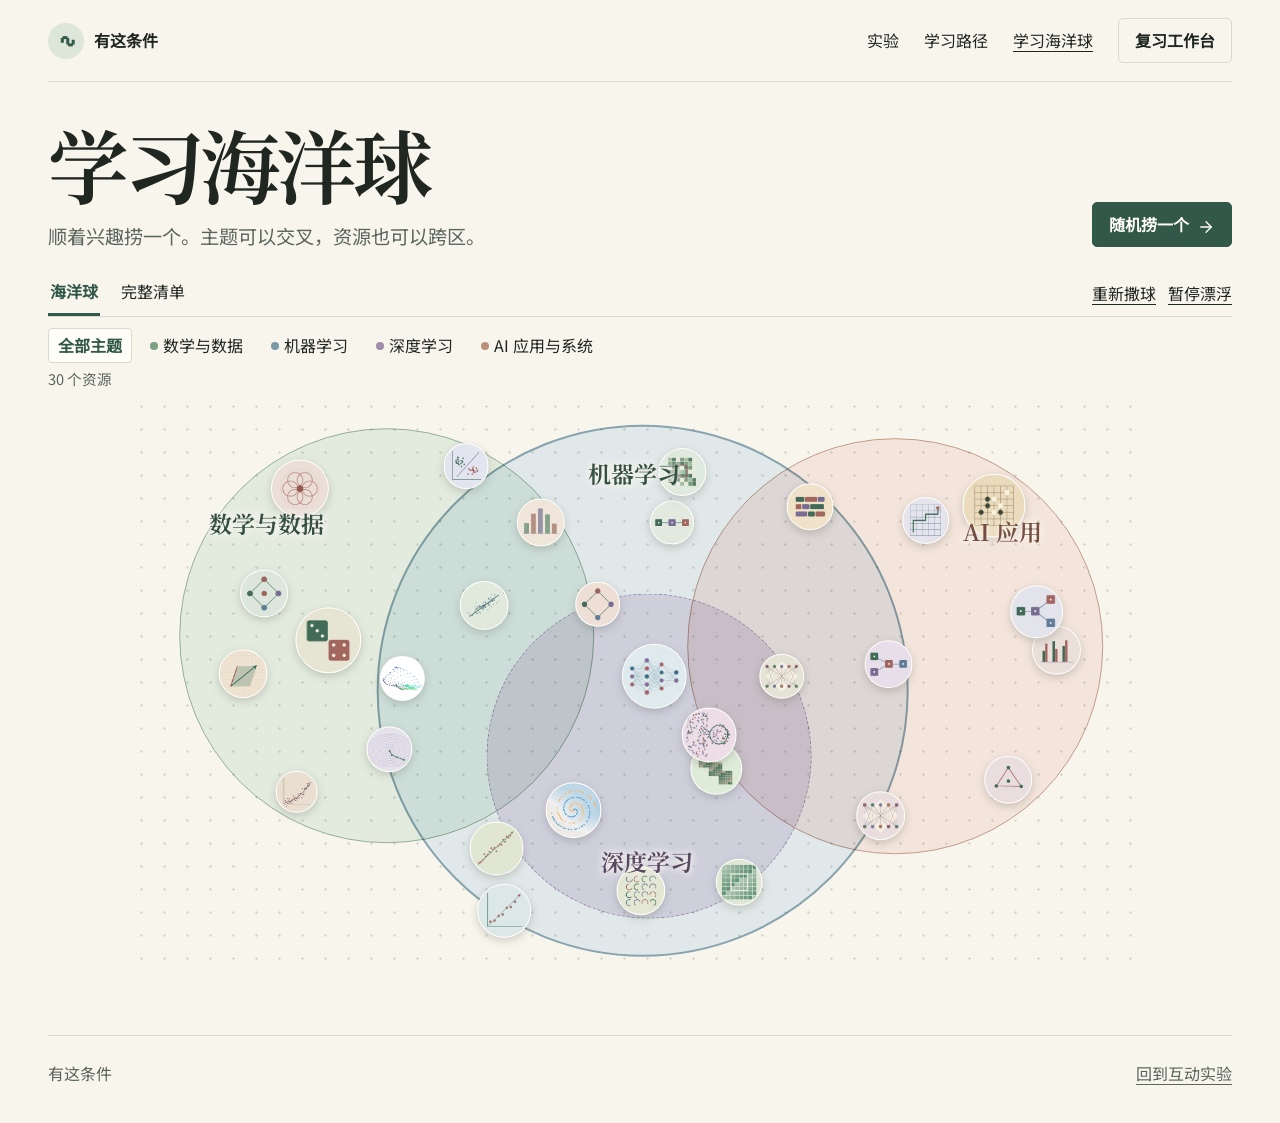
==== explore.html @ 60aa44d2 "Publish the learning workbench" ====
<!doctype html>
<html lang="zh-CN">
<head>
  <meta charset="utf-8">
  <meta name="viewport" content="width=device-width, initial-scale=1">
  <meta name="description" content="机器学习的互动实验、直觉视频与公开读物。在学习海洋球里随机发现，或切换完整清单。">
  <title>学习海洋球 · 有这条件</title>
  <link rel="stylesheet" href="./assets/theme.css">
  <link rel="stylesheet" href="./assets/explore.css">
  <script type="module" src="./assets/explore.js"></script>
</head>
<body>
  <a class="skip" href="#main">跳到内容</a>
  <header class="site-head shell">
    <a class="brand" href="./"><span class="brand-mark" aria-hidden="true">∿</span>有这条件</a>
    <nav class="site-nav" aria-label="页面导航">
      <a href="./#lab">实验</a><a href="./#map">学习路径</a><a href="./explore.html" aria-current="page">学习海洋球</a>
      <a class="button outline" href="./study.html">复习工作台</a>
    </nav>
  </header>
  <main class="shell" id="main" tabindex="-1">
    <div class="explore-heading">
      <div><h1>学习海洋球</h1><p>顺着兴趣捞一个。主题可以交叉，资源也可以跨区。</p></div>
      <button type="button" id="draw-resource" class="button primary">随机捞一个 <span data-icon="arrow-right"></span></button>
    </div>
    <div class="explore-toolbar">
      <nav aria-label="资源视图"><a data-mode="pool" href="#pool">海洋球</a><a data-mode="list" href="#list">完整清单</a></nav>
      <div class="atlas-actions"><button type="button" id="scatter-pool" class="text-button">重新撒球</button>
        <button type="button" id="pause-pool" class="text-button">暂停漂浮</button></div>
    </div>
    <div class="topic-controls" id="topic-controls" aria-label="按主题筛选" role="group"></div>
    <p class="resource-count" id="resource-count" role="status"></p>
    <div id="resource-pools" class="resource-pools"></div>
    <div id="resource-list" class="resource-list" hidden></div>
    <footer class="site-foot"><span>有这条件</span><a href="./">回到互动实验</a></footer>
  </main>
  <dialog id="resource-dialog" aria-labelledby="resource-title">
    <button type="button" id="close-resource" class="text-button" autofocus>关闭</button>
    <img id="resource-art" alt="" width="300" height="300">
    <div class="resource-body">
      <p class="resource-by" id="resource-by"></p>
      <h2 id="resource-title"></h2>
      <p id="resource-topics" class="resource-topics"></p>
      <p id="resource-preview"></p>
      <p id="resource-first"></p>
      <a id="resource-go" class="button primary" target="_blank" rel="noopener noreferrer">打开资源 <span data-icon="arrow-up-right"></span></a>
      <p id="resource-credit" class="resource-credit" hidden></p>
    </div>
  </dialog>
</body>
</html>
---- assets/theme.css ----
@font-face {
  font-family: Study Serif;
  src: url("./fonts/study-serif.ttf") format("truetype");
  font-style: normal;
  font-weight: 650;
  font-display: swap;
}
@font-face {
  font-family: Study Sans;
  src: url("./fonts/study-sans.ttf") format("truetype");
  font-style: normal;
  font-weight: 400;
  font-display: swap;
}
:root {
  color-scheme: light;
  --paper: #f8f5ed;
  --surface: #fffdf7;
  --ink: #202721;
  --muted: #5b655b;
  --line: #d8dacd;
  --fern: #315849;
  --moss: #dce7d9;
  --rose: #eadbd6;
  --lilac: #e5dfea;
  --error: #9b3e41;
  --display: "Study Serif", "Noto Serif CJK SC", "Songti SC", SimSun, Georgia, serif;
  --body: "Study Sans", system-ui, "Microsoft YaHei", "PingFang SC", sans-serif;
  font: 16px/1.65 var(--body);
}
* { box-sizing: border-box; }
[hidden] { display: none !important; }
body { margin: 0; color: var(--ink); background: var(--paper); }
button,input,select,textarea { font: inherit; }
button, a, select { touch-action: manipulation; }
button { cursor: pointer; color: inherit; }
button:disabled { cursor: default; opacity: .65; }
a { color: inherit; text-underline-offset: .25em; }
a:hover { color: var(--fern); }
:is(a,button,input,textarea,select,summary,[tabindex="0"]):focus-visible { outline: 2px solid var(--fern); outline-offset: 4px; }
h1,h2,h3,p,figure { margin: 0; }
h1,h2 { font-family: var(--display); font-weight: 650; line-height: 1.24; }
h1[tabindex="-1"]:focus,h2[tabindex="-1"]:focus,h3[tabindex="-1"]:focus { outline: none; }
h1 { font-size: clamp(2.7rem, 6.2vw, 6.1rem); letter-spacing: -.06em; }
h2 { font-size: clamp(1.7rem, 3.25vw, 3.3rem); letter-spacing: -.045em; }
.shell { width: min(1330px, 100% - 96px); margin-inline: auto; }
.skip { position: fixed; z-index: 40; top: -7rem; left: 1rem; background: var(--surface); padding: .55rem .9rem; }
.skip:focus { top: 1rem; }
.ui-icon { display: inline-block; vertical-align: middle; flex: none; }
.site-head { display: flex; align-items: center; justify-content: space-between; gap: 16px; min-height: 82px; border-bottom: 1px solid var(--line); }
.brand { display: inline-flex; align-items: center; gap: 10px; text-decoration: none; color: var(--ink); font-weight: 700; }
.brand-mark { width: 36px; height: 36px; display: grid; place-items: center; font: 600 29px/1 Georgia,serif; border-radius: 50%; background: var(--moss); color: var(--fern); }
.site-nav { display: flex; flex-wrap: wrap; align-items: center; gap: 4px 25px; }
.site-nav a { text-decoration: none; white-space: nowrap; }
.site-nav a[aria-current="page"],.site-nav a:hover { text-decoration: underline; }
.button,.study-button { display: inline-flex; justify-content: center; align-items: center; gap: 8px; min-height: 44px; padding: 8px 16px; border-radius: 5px; border: 1px solid transparent; font-weight: 650; text-decoration: none; background: transparent; transition: background-color 160ms ease, color 160ms ease, border-color 160ms ease; }
.button.primary,.study-button.primary,button.primary { color: #fffdf6; background: var(--fern); border-color: var(--fern); }
.button.primary:hover,.study-button.primary:hover,button.primary:hover { background: #284537; color: #fffdf6; }
.button.outline,.study-button { border-color: var(--line); }
.button.outline:hover,.study-button:hover { background: var(--moss); border-color: var(--fern); }
.text-button { background: none; border: 0; padding: 5px 0; text-decoration: underline; text-underline-offset: .24em; }
.muted { color: var(--muted); }
.site-foot { display: flex; justify-content: space-between; align-items: center; flex-wrap: wrap; gap: 12px; margin-top: 64px; padding-block: 24px 36px; border-top: 1px solid var(--line); color: var(--muted); }
@media (max-width: 850px) {
  .shell { width: calc(100% - 40px); }
  .site-head { min-height: 69px; }
  .site-nav { gap: 4px 14px; }
}
@media (max-width: 540px) {
  .shell { width: calc(100% - 30px); }
  .site-head { align-items: start; flex-direction: column; gap: 7px; padding-block: 10px; }
  .site-nav { font-size: .94rem; }
  .site-nav .button { min-height: 32px; padding: 3px 8px; }
}
@media (prefers-reduced-motion: reduce) {
  *,*::before,*::after { scroll-behavior: auto !important; transition: none !important; animation: none !important; }
}
[data-motion="reduced"],[data-motion="reduced"] *,[data-motion="reduced"] *::before,[data-motion="reduced"] *::after {
  scroll-behavior: auto !important; transition: none !important; animation: none !important;
}
---- assets/explore.css ----
.explore-heading { display:flex; justify-content:space-between; align-items:end; flex-wrap:wrap; gap:16px; padding:31px 0 18px; }
.explore-heading h1 { font-size:clamp(2.75rem,6.3vw,5.55rem); }
.explore-heading p { margin-top:8px; color:var(--muted); font-size:clamp(1rem,1.5vw,1.24rem); }
.explore-heading button { margin-bottom:6px; }
.explore-toolbar { display:flex; align-items:center; justify-content:space-between; flex-wrap:wrap; gap:4px 14px; border-bottom:1px solid var(--line); margin-bottom:11px; }
.explore-toolbar nav { display:flex; gap:19px; }
.explore-toolbar a { border-bottom:3px solid transparent; padding:7px 2px 9px; text-decoration:none; white-space:nowrap; }
.explore-toolbar a[aria-current] { color:var(--fern); border-color:var(--fern); font-weight:700; }
.atlas-actions { display:flex; flex-wrap:wrap; gap:3px 12px; }
.topic-controls { display:flex; flex-wrap:wrap; align-items:center; gap:5px 8px; }
.topic-controls button { display:inline-flex; align-items:center; gap:5px; min-height:35px; padding:3px 9px; background:transparent; border:1px solid transparent; border-radius:4px; }
.topic-controls button:hover,.topic-controls button[aria-pressed="true"] { border-color:var(--line); background:var(--surface); color:var(--fern); }
.topic-controls button[aria-pressed="true"] { font-weight:700; }
.topic-controls i { width:8px; height:8px; border-radius:50%; background:var(--line); }
[data-topic-filter="all"] i { display:none; }
[data-topic-filter="math"] i { background:#7c9f84; }
[data-topic-filter="ml"] i { background:#7a9aa7; }
[data-topic-filter="deep"] i { background:#9f8daa; }
[data-topic-filter="ai"] i { background:#ba907d; }
.resource-count { color:var(--muted); font-size:.91rem; padding:4px 0; }
.atlas {
  position:relative; isolation:isolate; overflow:hidden; width:min(1020px,100%); margin:auto; aspect-ratio:1080/610;
  background:radial-gradient(circle,#68765a35 1px,transparent 1.5px) 0 0/23px 23px;
}
.territory {
  position:absolute; aspect-ratio:1; transform:translate(-50%,-50%); border-radius:50%;
  background:var(--tint); border:1.5px solid var(--edge); mix-blend-mode:multiply; transition:opacity 180ms ease;
}
.territory-math { --tint:#cde0d07a; --edge:#92af98; }
.territory-ml { --tint:#c6dae47a; --edge:#87a4ae; border-width:2px; }
.territory-deep { --tint:#daccdf96; --edge:#a794b5; border-style:dashed; }
.territory-ai { --tint:#f0d7ce8c; --edge:#c09b89; }
.region-title {
  position:absolute; transform:translate(-50%,-50%); pointer-events:none; z-index:4; color:#354f43;
  font-family:var(--display); font-size:clamp(.94rem,1.8vw,1.62rem); white-space:nowrap;
  text-shadow:0 0 7px var(--paper),0 0 7px var(--paper);
}
[data-region-title="deep"] { color:#594963; }
[data-region-title="ai"] { color:#774e41; }
.atlas:not([data-scope="all"]) .territory { opacity:.37; }
[data-scope="math"] .territory-math,[data-scope="ml"] .territory-ml,
[data-scope="ml"] .territory-deep,[data-scope="deep"] .territory-deep,[data-scope="ai"] .territory-ai { opacity:1!important; }
.ball {
  position:absolute; z-index:3; inset:0 auto auto 0; border:0; padding:0; border-radius:50%;
  background:transparent; width:var(--ball-size,44px); height:var(--ball-size,44px); line-height:1.25;
}
.ball img {
  width:100%; height:100%; display:block; border-radius:50%; object-fit:cover; border:1px solid #fff9;
  background:var(--surface); box-shadow:0 3px 9px #3c413039;
  transition:box-shadow 180ms ease, scale 180ms ease;
}
.ball-label {
  display:none; pointer-events:none; position:absolute; top:100%; left:50%; transform:translateX(-50%);
  padding:4px 7px; margin-top:5px; width:max-content; max-width:145px; font-size:.86rem; font-weight:700;
  background:var(--surface); border:1px solid var(--line); border-radius:5px;
}
.ball:hover,.ball:focus-visible { z-index:6; }
.ball:hover .ball-label,.ball:focus-visible .ball-label { display:block; }
.ball:hover img,.ball:focus-visible img { scale:1.05; box-shadow:0 5px 14px #34463b55; }
.resource-list { display:grid; grid-template-columns:repeat(3,minmax(0,1fr)); gap:22px; }
.listing h2 { font-size:1.55rem; }
.listing ul { list-style:none; margin:10px 0 0; padding:0; }
.listing li { border-top:1px solid var(--line); }
.list-link { display:grid; grid-template-columns:58px minmax(0,1fr) 17px; align-items:center; gap:11px; width:100%; padding:11px 0; border:0; background:none; text-align:left; }
.list-link:hover { color:var(--fern); }
.list-link img { width:58px; height:58px; object-fit:cover; border-radius:50%; }
.list-link strong { display:block; font-size:1rem; line-height:1.28; }
.list-desc { color:var(--muted); display:block; margin-top:3px; line-height:1.45; }
#resource-dialog {
  background:var(--surface); color:var(--ink); max-height:89dvh; width:min(730px,94vw); overflow:auto;
  border:1px solid var(--line); padding:28px; border-radius:5px; box-shadow:0 19px 70px #28302948;
}
#resource-dialog[open] { display:grid; grid-template-columns:minmax(130px, .72fr) minmax(0,1.25fr); gap:22px; align-items:start; }
#resource-dialog::backdrop { background:#263a376e; }
#close-resource { grid-column:1/-1; justify-self:end; }
#resource-art { display:block; width:100%; height:auto; aspect-ratio:1; object-fit:cover; }
.resource-body h2 { font-size:clamp(1.5rem,3vw,2.7rem); overflow-wrap:anywhere; }
.resource-by { color:var(--muted); margin-bottom:5px; }
#resource-preview,#resource-first { margin-top:10px; }
#resource-first { color:var(--fern); }
.resource-topics { color:var(--muted); margin-top:6px; }
.resource-body .button { margin-top:16px; }
.resource-credit { margin-top:10px; color:var(--muted); font-size:.88rem; }
@media (max-width:1020px) {
  .resource-list { grid-template-columns:repeat(2,minmax(0,1fr)); }
}
@media (max-width:720px) {
  .atlas { aspect-ratio:360/600; background-size:17px 17px; }
  .topic-controls { gap:2px; }
  .topic-controls button { padding-inline:5px; }
}
@media (max-width:650px) {
  .resource-list { grid-template-columns:1fr; }
  .explore-heading { padding-block:26px 9px; }
  .atlas-actions { gap:4px 8px; font-size:.91rem; }
  #resource-dialog[open] { grid-template-columns:1fr; padding:14px 17px; gap:8px; }
  #resource-art { width:min(128px,45%); }
}
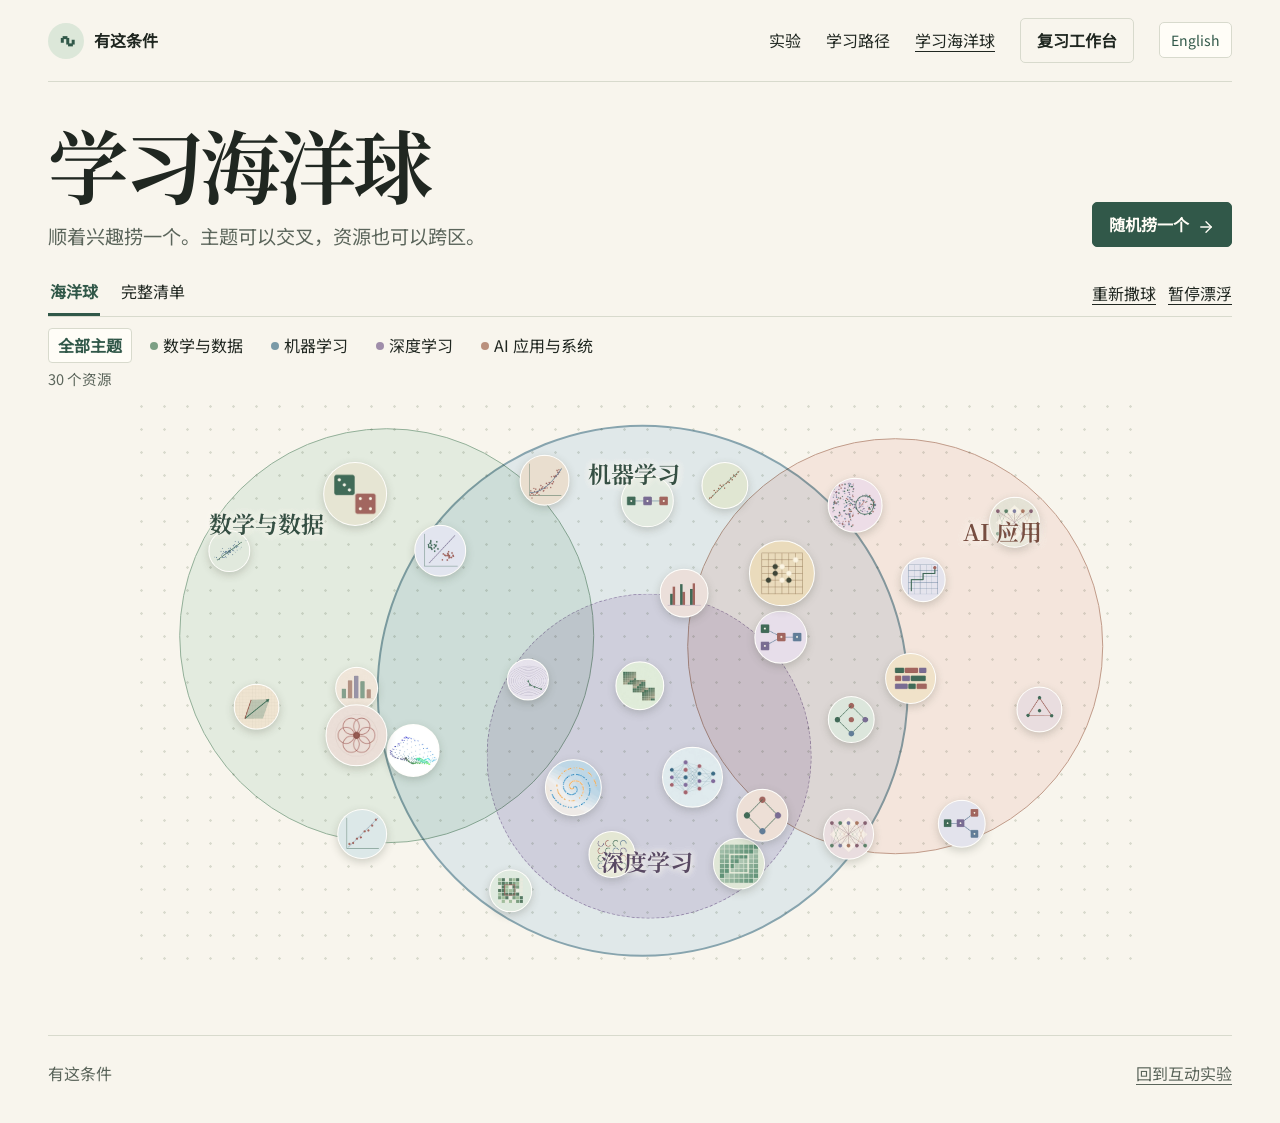
==== commit f62fb5ad: "Add Chinese and English site localization" ====
--- a/explore.html
+++ b/explore.html
@@ -3,39 +3,40 @@
 <head>
   <meta charset="utf-8">
   <meta name="viewport" content="width=device-width, initial-scale=1">
-  <meta name="description" content="机器学习的互动实验、直觉视频与公开读物。在学习海洋球里随机发现，或切换完整清单。">
-  <title>学习海洋球 · 有这条件</title>
+  <meta name="description" content="机器学习的互动实验、直觉视频与公开读物。在学习海洋球里随机发现，或切换完整清单。" data-en-content="Explore interactive machine learning labs, videos, and public readings. Draw a resource at random or browse the full list.">
+  <title data-en="Resource Pool · Now We Can">学习海洋球 · 有这条件</title>
   <link rel="stylesheet" href="./assets/theme.css">
   <link rel="stylesheet" href="./assets/explore.css">
   <script type="module" src="./assets/explore.js"></script>
 </head>
 <body>
-  <a class="skip" href="#main">跳到内容</a>
+  <a class="skip" href="#main" data-en="Skip to content">跳到内容</a>
   <header class="site-head shell">
-    <a class="brand" href="./"><span class="brand-mark" aria-hidden="true">∿</span>有这条件</a>
-    <nav class="site-nav" aria-label="页面导航">
-      <a href="./#lab">实验</a><a href="./#map">学习路径</a><a href="./explore.html" aria-current="page">学习海洋球</a>
-      <a class="button outline" href="./study.html">复习工作台</a>
+    <a class="brand" href="./"><span class="brand-mark" aria-hidden="true">∿</span><span data-en="Now We Can">有这条件</span></a>
+    <nav class="site-nav" aria-label="页面导航" data-en-aria-label="Site navigation">
+      <a href="./#lab" data-en="Labs">实验</a><a href="./#map" data-en="Learning path">学习路径</a><a href="./explore.html" aria-current="page" data-en="Resource pool">学习海洋球</a>
+      <a class="button outline" href="./study.html" data-en="Study workbench">复习工作台</a>
+      <button type="button" id="language" class="language-toggle" lang="en" hidden>English</button>
     </nav>
   </header>
   <main class="shell" id="main" tabindex="-1">
     <div class="explore-heading">
-      <div><h1>学习海洋球</h1><p>顺着兴趣捞一个。主题可以交叉，资源也可以跨区。</p></div>
-      <button type="button" id="draw-resource" class="button primary">随机捞一个 <span data-icon="arrow-right"></span></button>
+      <div><h1 data-en="Resource pool">学习海洋球</h1><p data-en="Follow your curiosity. Topics overlap, and resources can drift between them.">顺着兴趣捞一个。主题可以交叉，资源也可以跨区。</p></div>
+      <button type="button" id="draw-resource" class="button primary"><span data-en="Draw a resource">随机捞一个</span> <span data-icon="arrow-right"></span></button>
     </div>
     <div class="explore-toolbar">
-      <nav aria-label="资源视图"><a data-mode="pool" href="#pool">海洋球</a><a data-mode="list" href="#list">完整清单</a></nav>
-      <div class="atlas-actions"><button type="button" id="scatter-pool" class="text-button">重新撒球</button>
-        <button type="button" id="pause-pool" class="text-button">暂停漂浮</button></div>
+      <nav aria-label="资源视图" data-en-aria-label="Resource view"><a data-mode="pool" href="#pool" data-en="Pool">海洋球</a><a data-mode="list" href="#list" data-en="Full list">完整清单</a></nav>
+      <div class="atlas-actions"><button type="button" id="scatter-pool" class="text-button" data-en="Scatter again">重新撒球</button>
+        <button type="button" id="pause-pool" class="text-button" data-en="Pause drift">暂停漂浮</button></div>
     </div>
-    <div class="topic-controls" id="topic-controls" aria-label="按主题筛选" role="group"></div>
+    <div class="topic-controls" id="topic-controls" aria-label="按主题筛选" data-en-aria-label="Filter by topic" role="group"></div>
     <p class="resource-count" id="resource-count" role="status"></p>
     <div id="resource-pools" class="resource-pools"></div>
     <div id="resource-list" class="resource-list" hidden></div>
-    <footer class="site-foot"><span>有这条件</span><a href="./">回到互动实验</a></footer>
+    <footer class="site-foot"><span data-en="Now We Can">有这条件</span><a href="./" data-en="Back to the labs">回到互动实验</a></footer>
   </main>
   <dialog id="resource-dialog" aria-labelledby="resource-title">
-    <button type="button" id="close-resource" class="text-button" autofocus>关闭</button>
+    <button type="button" id="close-resource" class="text-button" autofocus data-en="Close">关闭</button>
     <img id="resource-art" alt="" width="300" height="300">
     <div class="resource-body">
       <p class="resource-by" id="resource-by"></p>
@@ -43,7 +44,7 @@
       <p id="resource-topics" class="resource-topics"></p>
       <p id="resource-preview"></p>
       <p id="resource-first"></p>
-      <a id="resource-go" class="button primary" target="_blank" rel="noopener noreferrer">打开资源 <span data-icon="arrow-up-right"></span></a>
+      <a id="resource-go" class="button primary" target="_blank" rel="noopener noreferrer"><span data-en="Open resource">打开资源</span> <span data-icon="arrow-up-right"></span></a>
       <p id="resource-credit" class="resource-credit" hidden></p>
     </div>
   </dialog>
--- a/assets/theme.css
+++ b/assets/theme.css
@@ -59,6 +59,9 @@
 .button.outline,.study-button { border-color: var(--line); }
 .button.outline:hover,.study-button:hover { background: var(--moss); border-color: var(--fern); }
 .text-button { background: none; border: 0; padding: 5px 0; text-decoration: underline; text-underline-offset: .24em; }
+.language-toggle { min-height: 36px; padding: 3px 11px; border: 1px solid var(--line); border-radius: 5px; background: var(--surface); color: var(--fern); font-size: .88rem; white-space: nowrap; }
+.language-toggle:hover { background: var(--moss); border-color: var(--fern); }
+.site-head .brand { flex: none; }
 .muted { color: var(--muted); }
 .site-foot { display: flex; justify-content: space-between; align-items: center; flex-wrap: wrap; gap: 12px; margin-top: 64px; padding-block: 24px 36px; border-top: 1px solid var(--line); color: var(--muted); }
 @media (max-width: 850px) {
